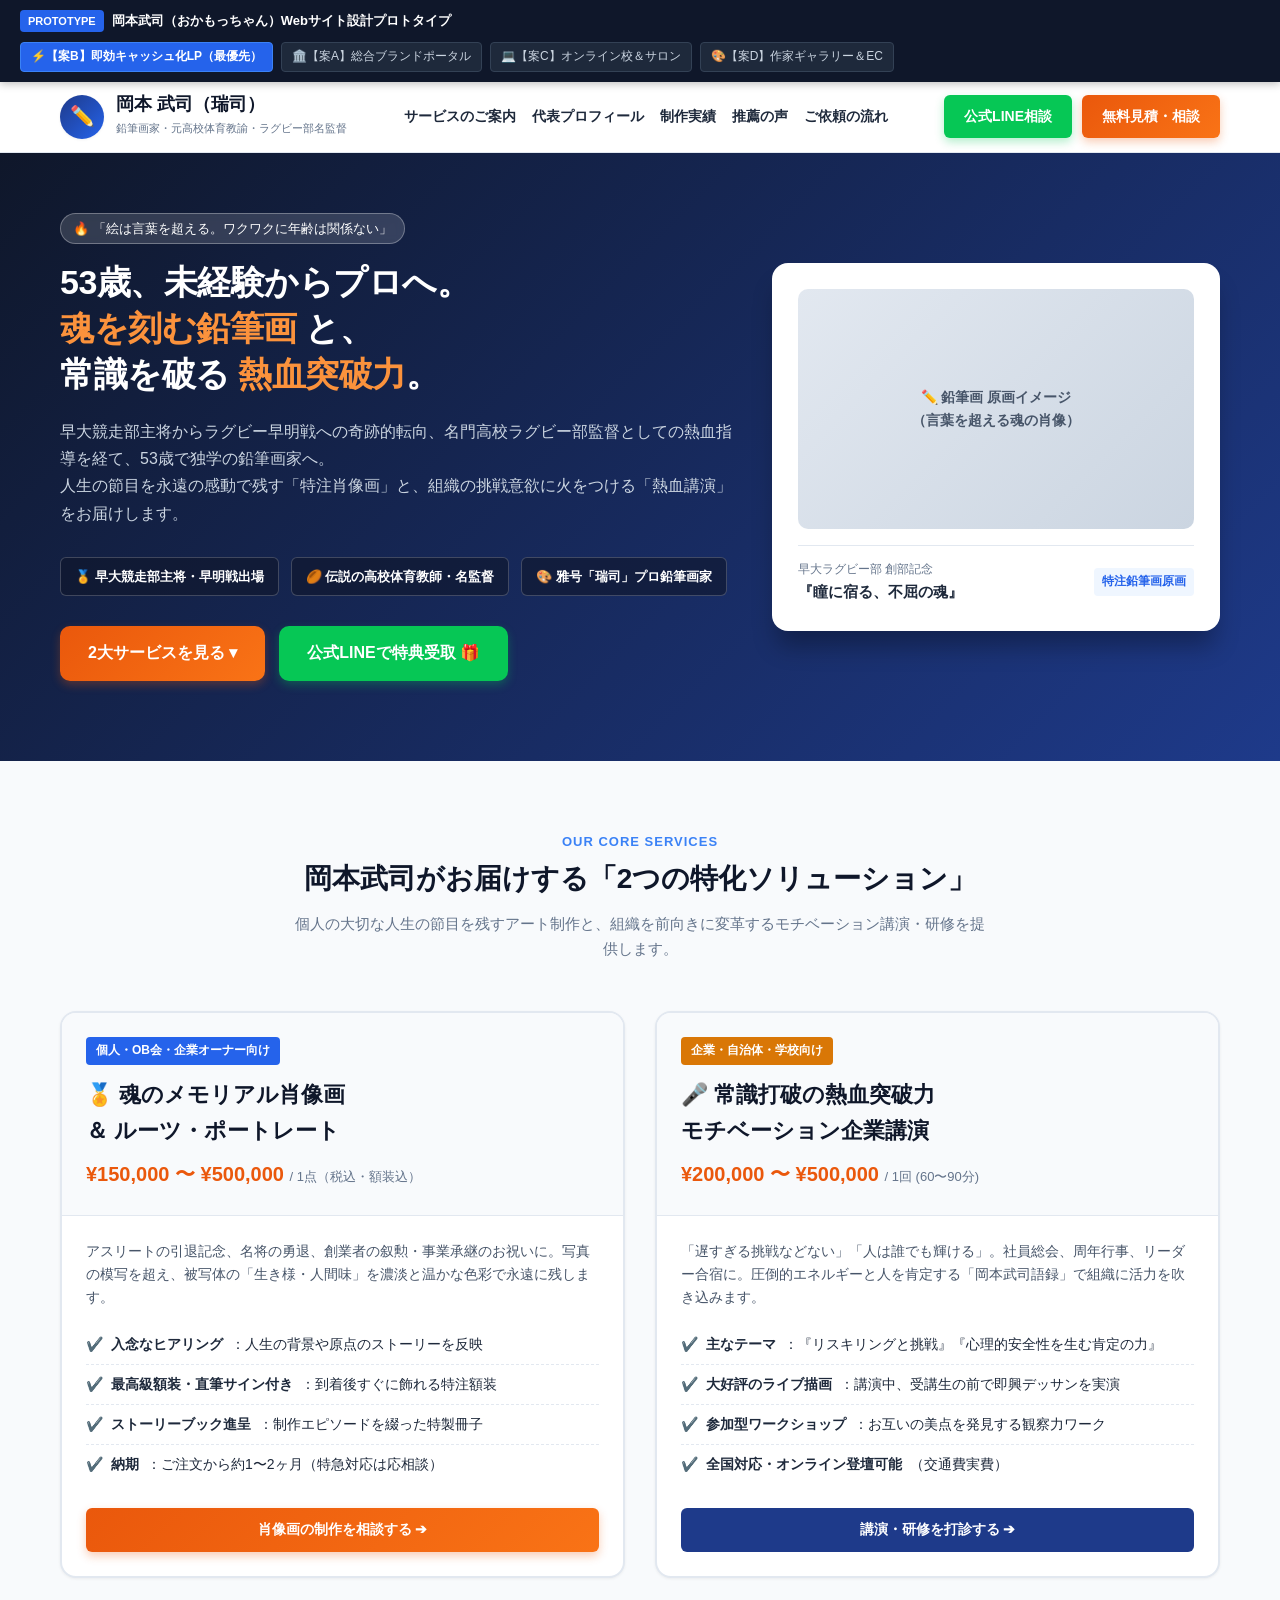
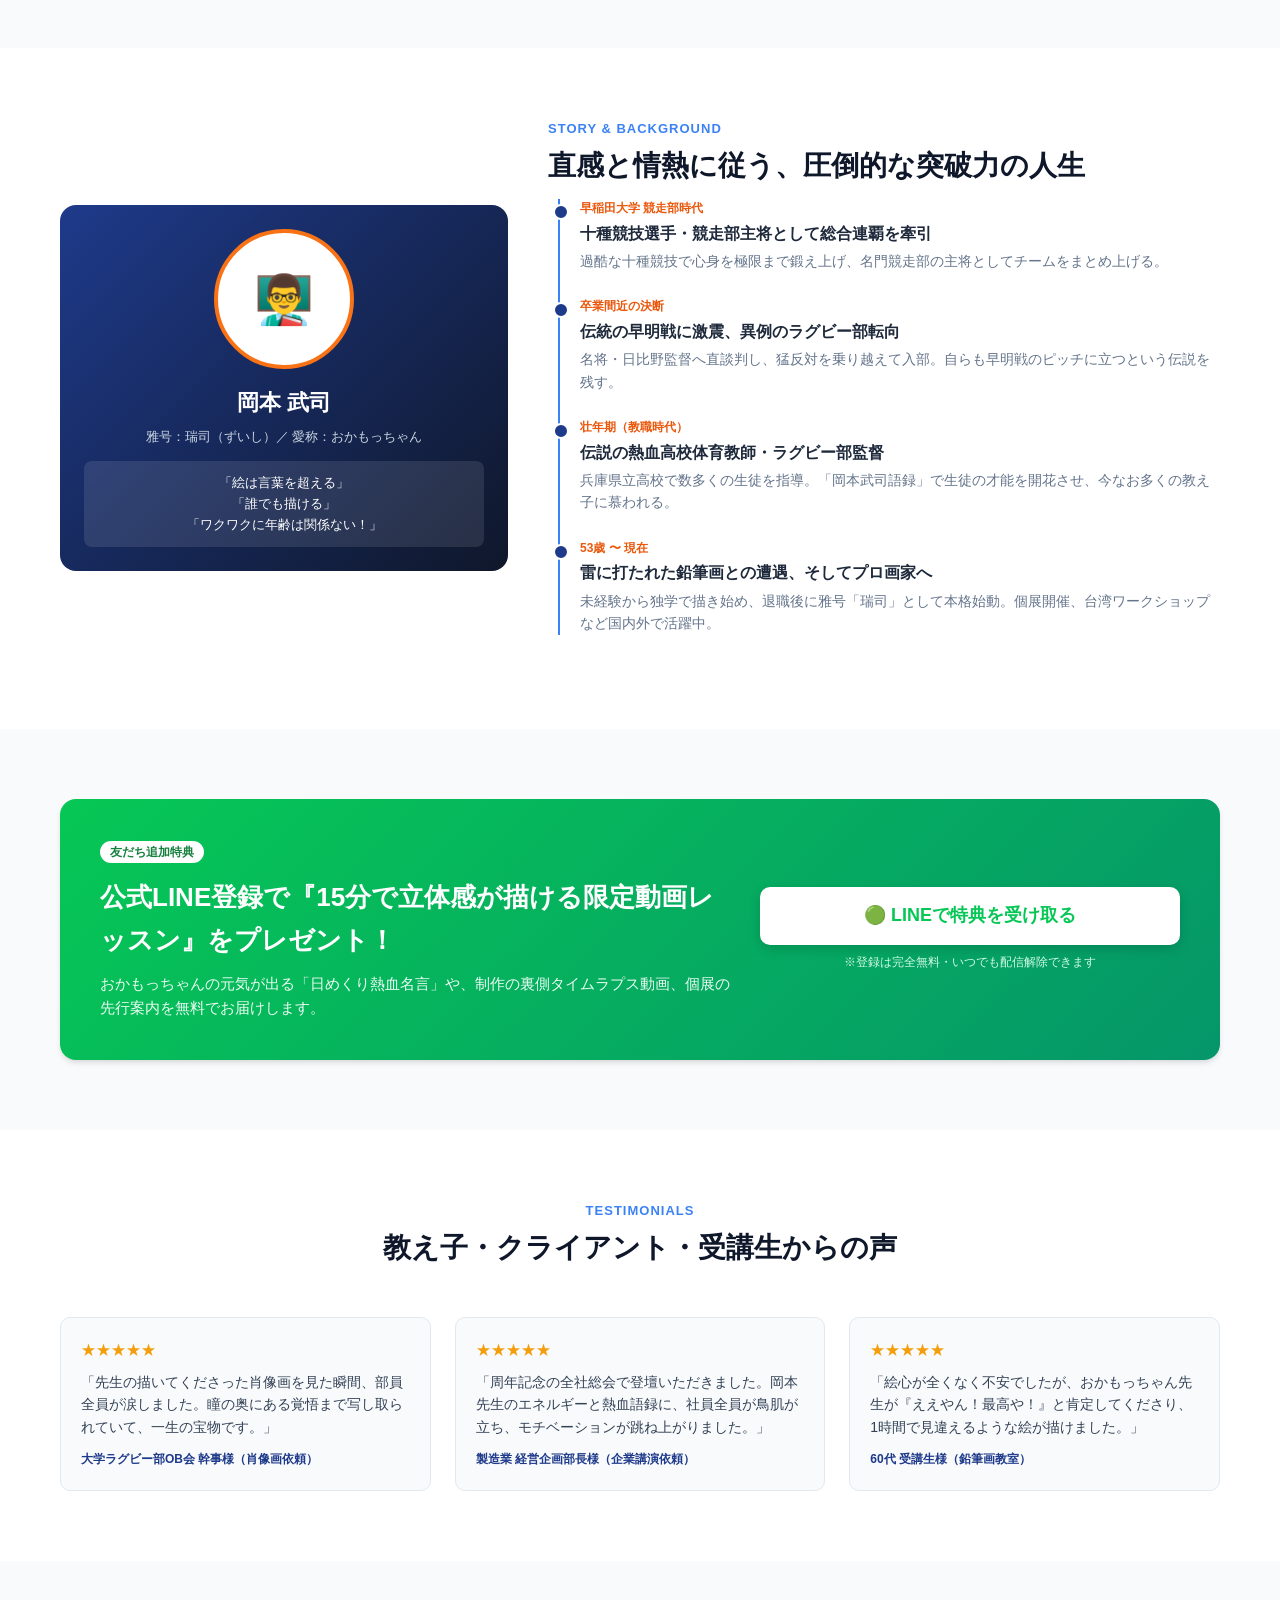
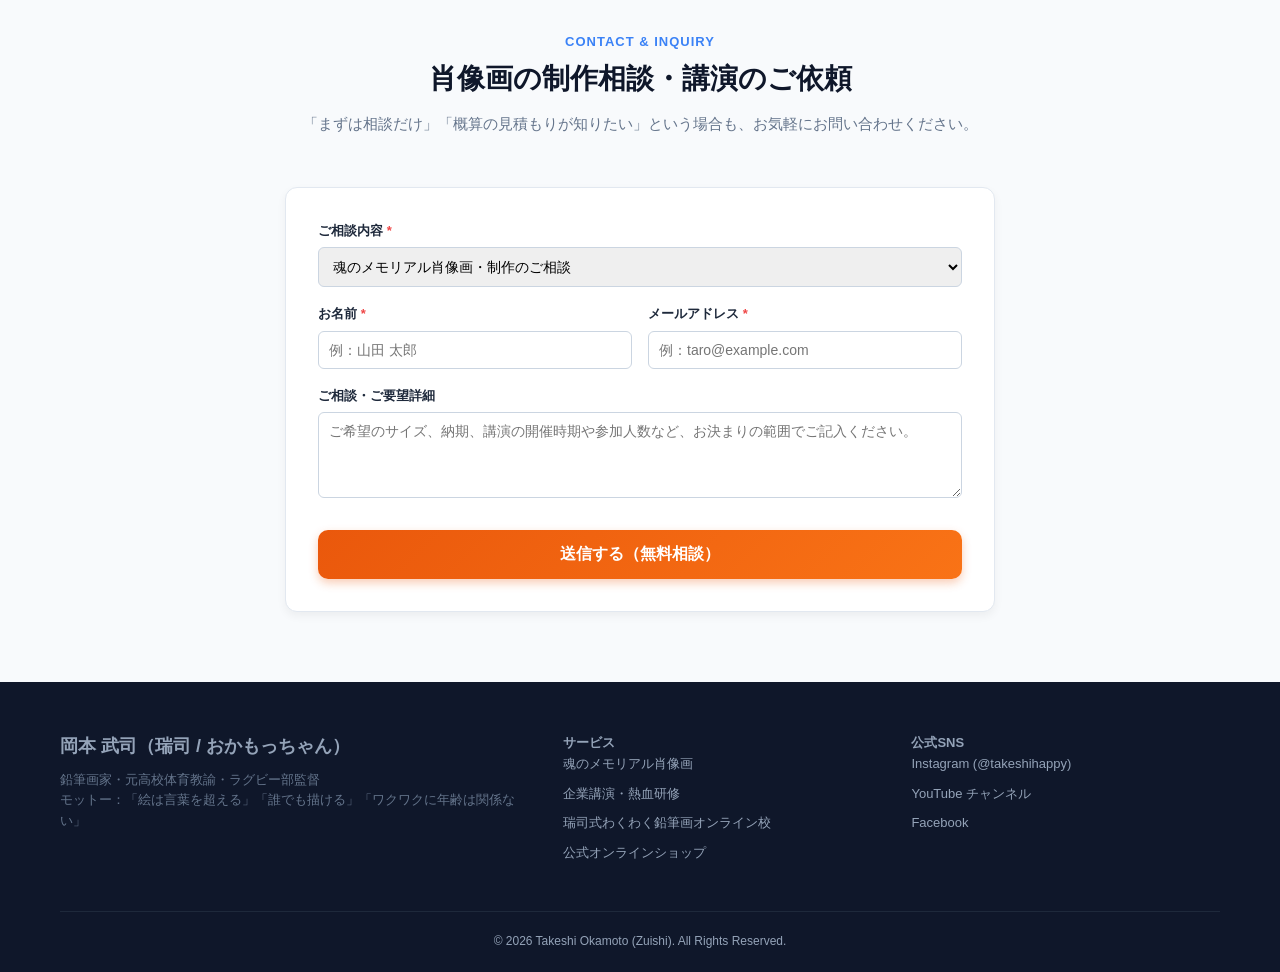
==== index.html @ 06185469 "Initial commit: 岡本武司 プロジェクト成果物およびプロトタイプ一式" ====
<!DOCTYPE html>
<html lang="ja">
<head>
    <meta charset="UTF-8">
    <meta http-equiv="refresh" content="0; url=./03_Webサイトプロトタイプ/prototype/index.html">
    <title>岡本武司 プロトタイプへ移動中...</title>
</head>
<body style="font-family: sans-serif; text-align: center; padding: 50px;">
    <p>自動的にWebプロトタイプへ移動します。</p>
    <p>移動しない場合は <a href="./03_Webサイトプロトタイプ/prototype/index.html">こちらをクリックしてください</a>。</p>
</body>
</html>
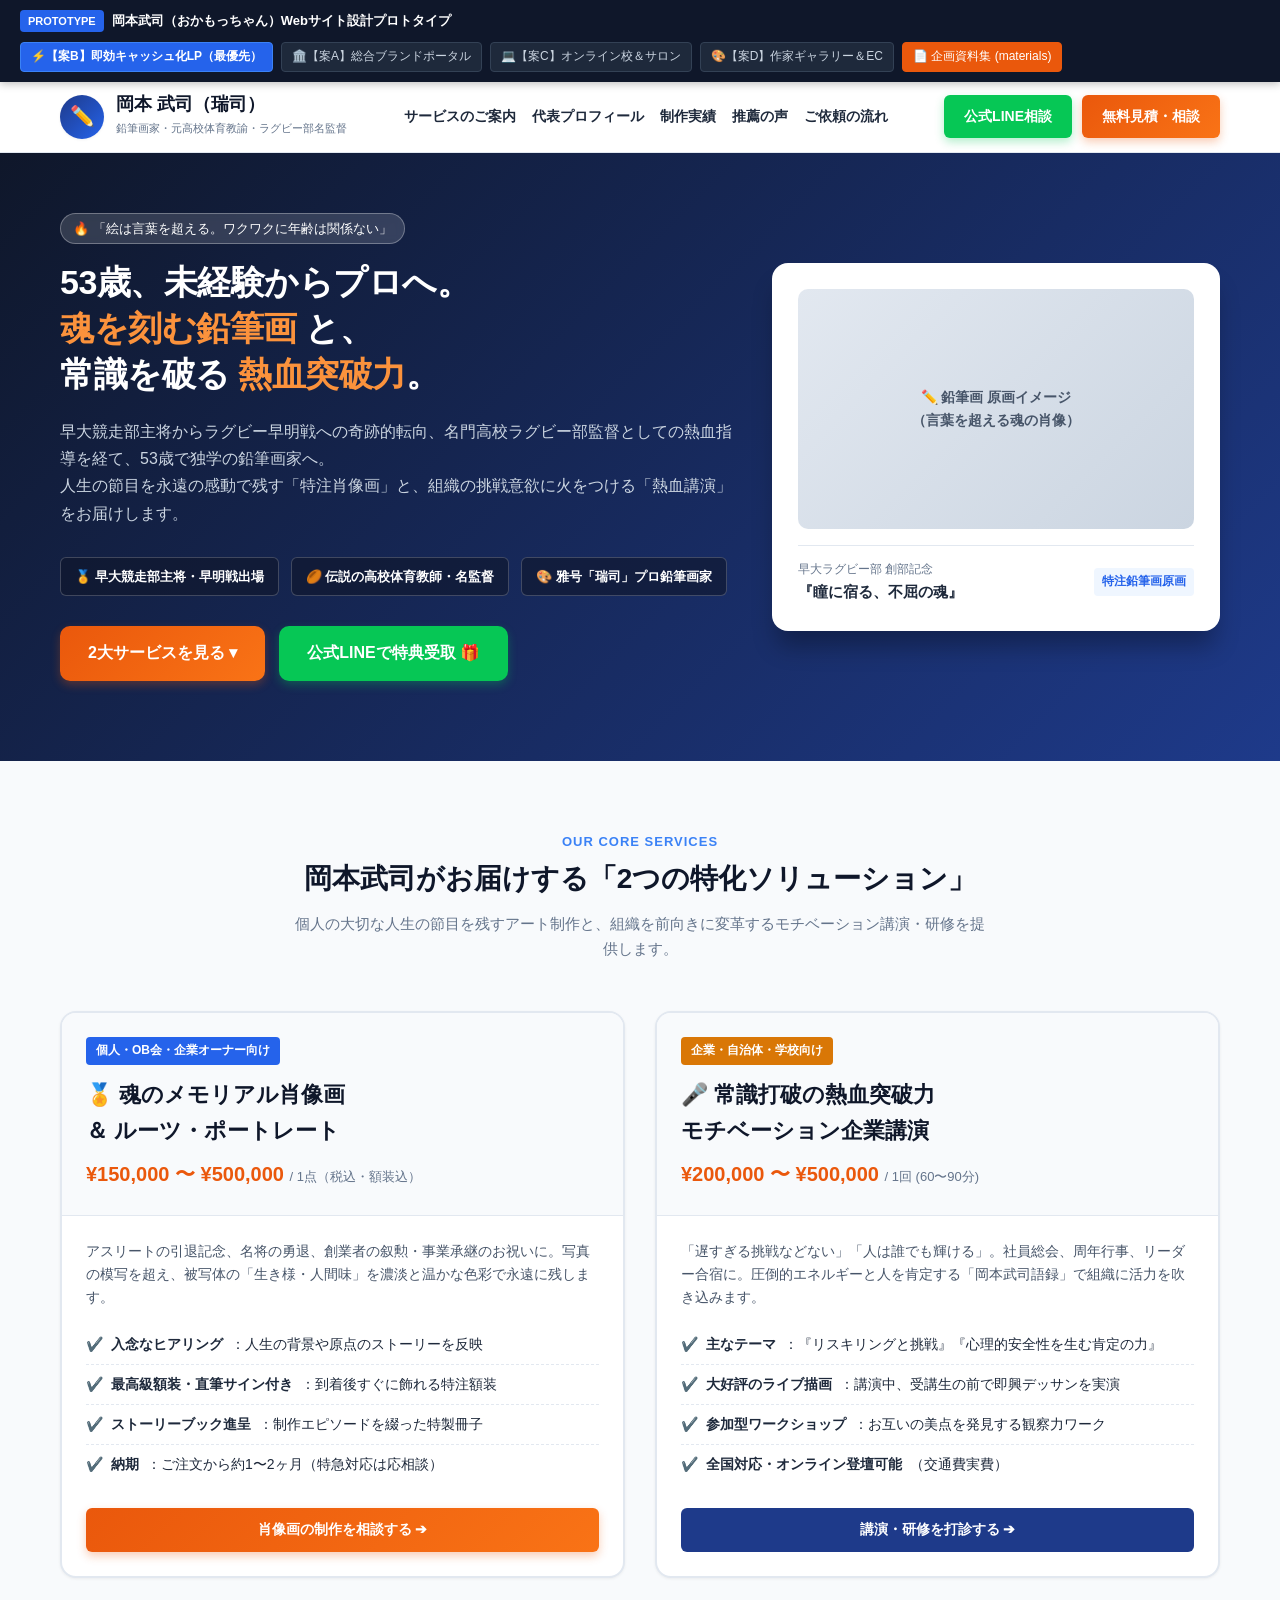
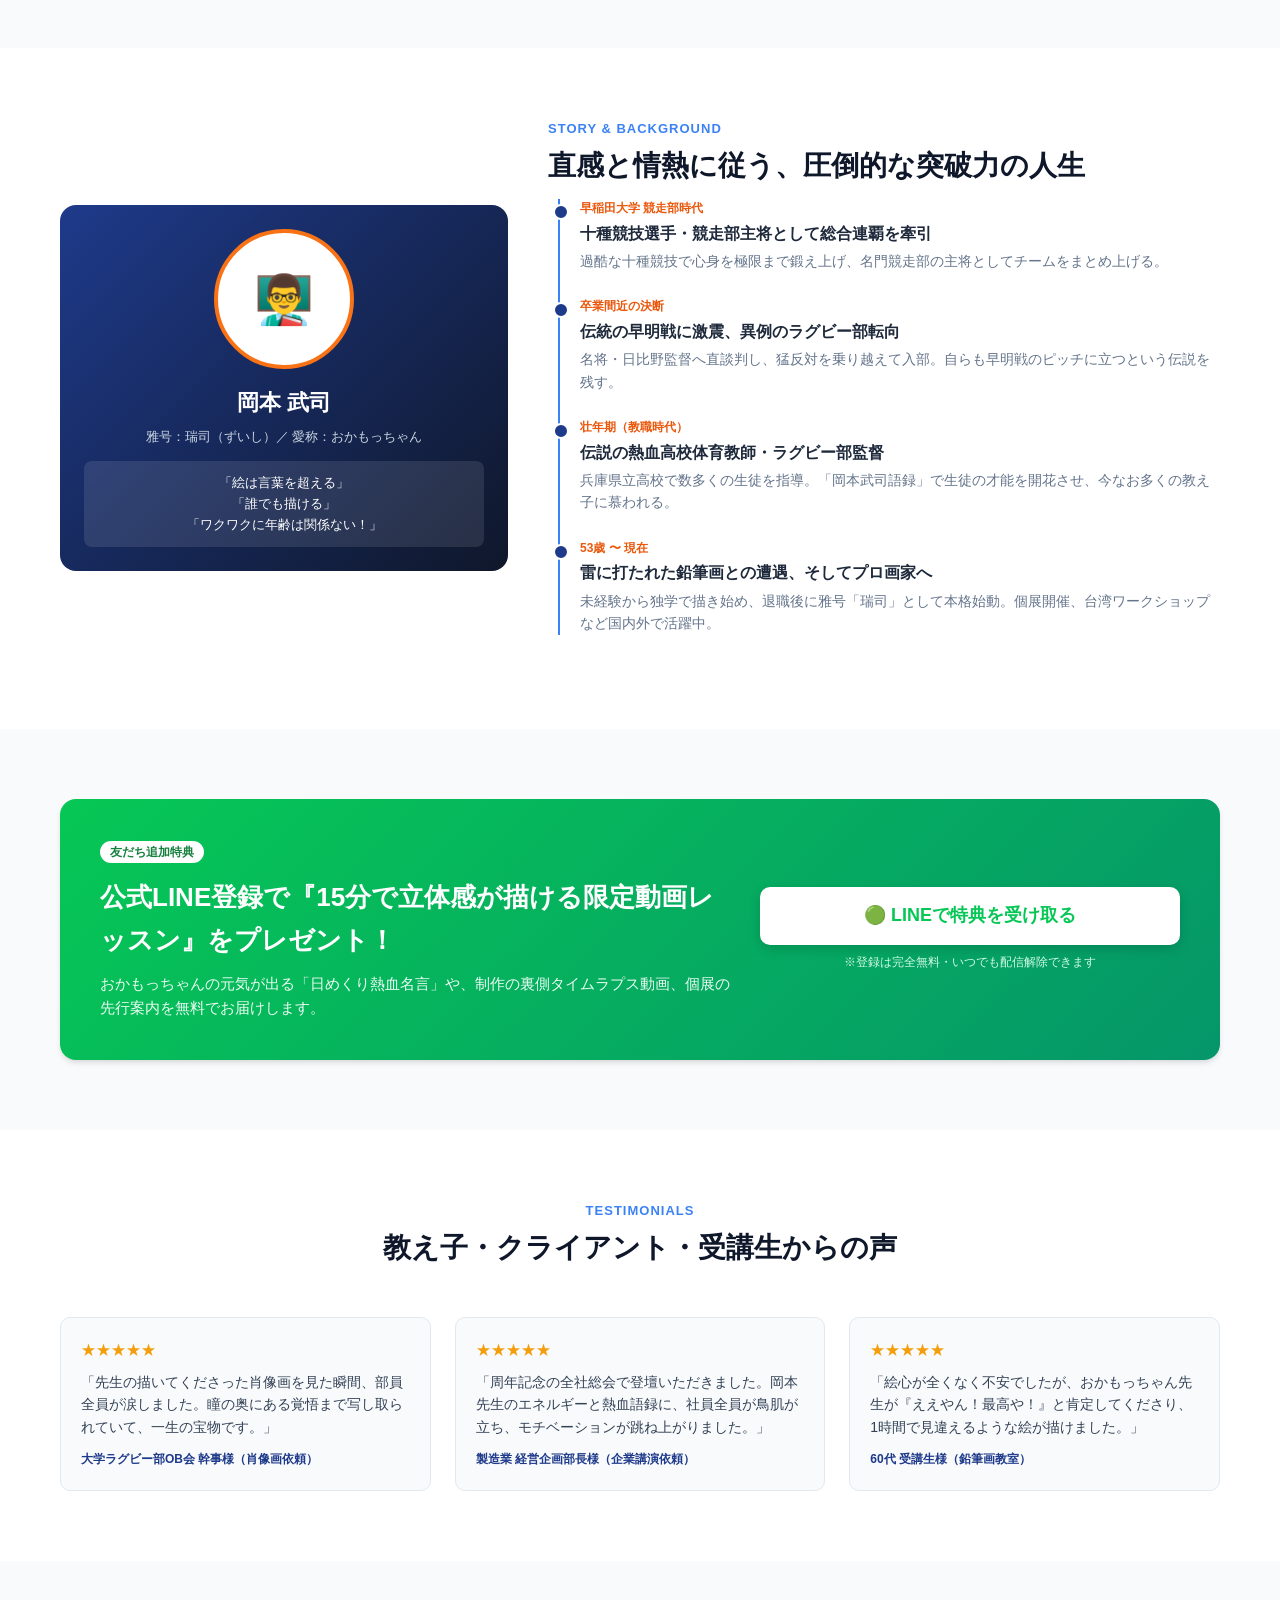
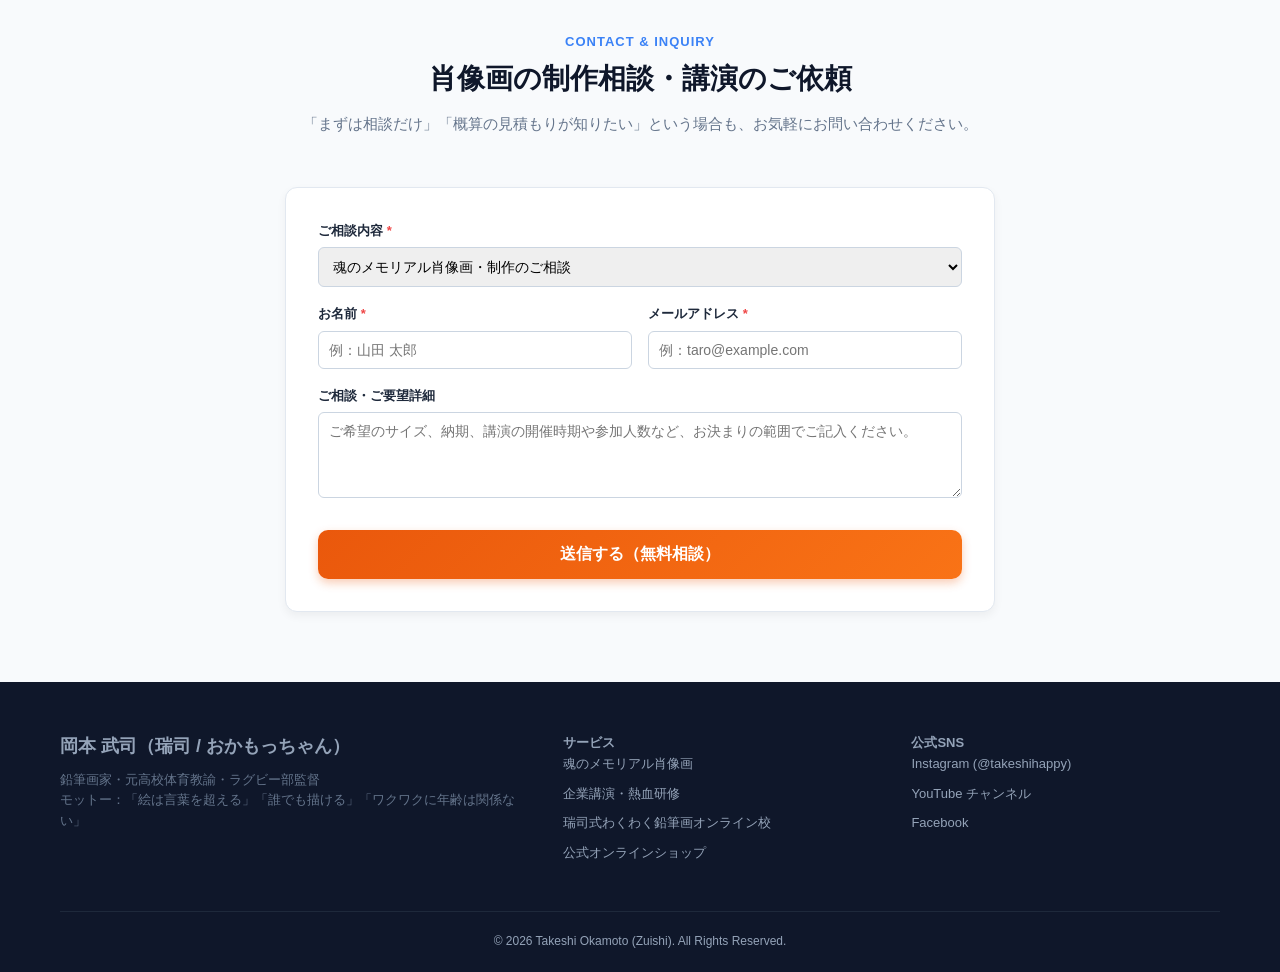
==== commit 8410fbc0: "feat: 01_完成成果物_PDFの全ファイルをmaterials/および公開ルートに完全追加" ====
--- a/index.html
+++ b/index.html
@@ -2,11 +2,307 @@
 <html lang="ja">
 <head>
     <meta charset="UTF-8">
-    <meta http-equiv="refresh" content="0; url=./03_Webサイトプロトタイプ/prototype/index.html">
-    <title>岡本武司 プロトタイプへ移動中...</title>
+    <meta name="viewport" content="width=device-width, initial-scale=1.0">
+    <title>岡本武司（瑞司）公式LP｜魂のメモリアル鉛筆肖像画 ＆ 熱血企業講演</title>
+    <link rel="stylesheet" href="style.css">
 </head>
-<body style="font-family: sans-serif; text-align: center; padding: 50px;">
-    <p>自動的にWebプロトタイプへ移動します。</p>
-    <p>移動しない場合は <a href="./03_Webサイトプロトタイプ/prototype/index.html">こちらをクリックしてください</a>。</p>
+<body>
+
+    <!-- プロトタイプ・スイッチャーバー -->
+    <div class="switcher-bar">
+        <div class="switcher-title">
+            <span class="switcher-badge">PROTOTYPE</span>
+            <span>岡本武司（おかもっちゃん）Webサイト設計プロトタイプ</span>
+        </div>
+        <div class="switcher-links">
+            <a href="index.html" class="switcher-btn active">⚡【案B】即効キャッシュ化LP（最優先）</a>
+            <a href="portal.html" class="switcher-btn">🏛️【案A】総合ブランドポータル</a>
+            <a href="academy.html" class="switcher-btn">💻【案C】オンライン校＆サロン</a>
+            <a href="shop.html" class="switcher-btn">🎨【案D】作家ギャラリー＆EC</a>
+            <a href="materials/" class="switcher-btn" style="background:#ea580c;color:#fff;border-color:#ea580c;">📄 企画資料集 (materials)</a>
+        </div>
+    </div>
+
+    <!-- サイトヘッダー -->
+    <header class="site-header">
+        <div class="container header-inner">
+            <a href="index.html" class="site-logo">
+                <div class="logo-badge">✏️</div>
+                <div class="logo-text">
+                    <h1>岡本 武司（瑞司）</h1>
+                    <span>鉛筆画家・元高校体育教諭・ラグビー部名監督</span>
+                </div>
+            </a>
+            <nav class="main-nav">
+                <a href="#services" class="nav-link">サービスのご案内</a>
+                <a href="#profile" class="nav-link">代表プロフィール</a>
+                <a href="#works" class="nav-link">制作実績</a>
+                <a href="#voice" class="nav-link">推薦の声</a>
+                <a href="#flow" class="nav-link">ご依頼の流れ</a>
+            </nav>
+            <div class="header-cta">
+                <a href="#contact" class="btn btn-line">公式LINE相談</a>
+                <a href="#contact" class="btn btn-primary btn-consult-trigger">無料見積・相談</a>
+            </div>
+        </div>
+    </header>
+
+    <!-- ヒーローセクション -->
+    <section class="hero">
+        <div class="container hero-content">
+            <div class="hero-text">
+                <div class="hero-tag">🔥 「絵は言葉を超える。ワクワクに年齢は関係ない」</div>
+                <h2 class="hero-title">
+                    53歳、未経験からプロへ。<br>
+                    <span>魂を刻む鉛筆画</span> と、<br>
+                    常識を破る <span>熱血突破力</span>。
+                </h2>
+                <p class="hero-desc">
+                    早大競走部主将からラグビー早明戦への奇跡的転向、名門高校ラグビー部監督としての熱血指導を経て、53歳で独学の鉛筆画家へ。<br>
+                    人生の節目を永遠の感動で残す「特注肖像画」と、組織の挑戦意欲に火をつける「熱血講演」をお届けします。
+                </p>
+                <div class="hero-badges">
+                    <div class="hero-badge-item">🏅 早大競走部主将・早明戦出場</div>
+                    <div class="hero-badge-item">🏉 伝説の高校体育教師・名監督</div>
+                    <div class="hero-badge-item">🎨 雅号「瑞司」プロ鉛筆画家</div>
+                </div>
+                <div style="display:flex; gap:14px; flex-wrap:wrap;">
+                    <a href="#services" class="btn btn-primary btn-lg">2大サービスを見る ▾</a>
+                    <a href="#line" class="btn btn-line btn-lg">公式LINEで特典受取 🎁</a>
+                </div>
+            </div>
+            <div class="hero-visual">
+                <div class="hero-card">
+                    <div class="hero-art-placeholder"></div>
+                    <div class="hero-card-meta">
+                        <div>
+                            <div style="font-size:12px; color:#64748b;">早大ラグビー部 創部記念</div>
+                            <strong style="font-size:15px; color:#1e293b;">『瞳に宿る、不屈の魂』</strong>
+                        </div>
+                        <span style="background:#eff6ff; color:#2563eb; font-weight:bold; font-size:12px; padding:4px 8px; border-radius:4px;">特注鉛筆画原画</span>
+                    </div>
+                </div>
+            </div>
+        </div>
+    </section>
+
+    <!-- 2大サービスセクション -->
+    <section class="section section-bg-alt" id="services">
+        <div class="container">
+            <div class="section-header">
+                <div class="section-sub">OUR CORE SERVICES</div>
+                <h3 class="section-title">岡本武司がお届けする「2つの特化ソリューション」</h3>
+                <p class="section-desc">個人の大切な人生の節目を残すアート制作と、組織を前向きに変革するモチベーション講演・研修を提供します。</p>
+            </div>
+
+            <div class="services-grid">
+                <!-- サービス1 -->
+                <div class="service-card">
+                    <div class="service-card-header">
+                        <span class="service-badge" style="background:#2563eb;">個人・OB会・企業オーナー向け</span>
+                        <h4 class="service-title">🏅 魂のメモリアル肖像画<br>＆ ルーツ・ポートレート</h4>
+                        <div class="service-price">¥150,000 〜 ¥500,000 <span>/ 1点（税込・額装込）</span></div>
+                    </div>
+                    <div class="service-card-body">
+                        <p style="font-size:14px; color:#475569; margin-bottom:16px;">
+                            アスリートの引退記念、名将の勇退、創業者の叙勲・事業承継のお祝いに。写真の模写を超え、被写体の「生き様・人間味」を濃淡と温かな色彩で永遠に残します。
+                        </p>
+                        <ul class="service-features">
+                            <li>✔️ <strong>入念なヒアリング</strong>：人生の背景や原点のストーリーを反映</li>
+                            <li>✔️ <strong>最高級額装・直筆サイン付き</strong>：到着後すぐに飾れる特注額装</li>
+                            <li>✔️ <strong>ストーリーブック進呈</strong>：制作エピソードを綴った特製冊子</li>
+                            <li>✔️ <strong>納期</strong>：ご注文から約1〜2ヶ月（特急対応は応相談）</li>
+                        </ul>
+                        <a href="#contact" class="btn btn-primary btn-consult-trigger">肖像画の制作を相談する ➔</a>
+                    </div>
+                </div>
+
+                <!-- サービス2 -->
+                <div class="service-card">
+                    <div class="service-card-header">
+                        <span class="service-badge" style="background:#d97706;">企業・自治体・学校向け</span>
+                        <h4 class="service-title">🎤 常識打破の熱血突破力<br>モチベーション企業講演</h4>
+                        <div class="service-price">¥200,000 〜 ¥500,000 <span>/ 1回 (60〜90分)</span></div>
+                    </div>
+                    <div class="service-card-body">
+                        <p style="font-size:14px; color:#475569; margin-bottom:16px;">
+                            「遅すぎる挑戦などない」「人は誰でも輝ける」。社員総会、周年行事、リーダー合宿に。圧倒的エネルギーと人を肯定する「岡本武司語録」で組織に活力を吹き込みます。
+                        </p>
+                        <ul class="service-features">
+                            <li>✔️ <strong>主なテーマ</strong>：『リスキリングと挑戦』『心理的安全性を生む肯定の力』</li>
+                            <li>✔️ <strong>大好評のライブ描画</strong>：講演中、受講生の前で即興デッサンを実演</li>
+                            <li>✔️ <strong>参加型ワークショップ</strong>：お互いの美点を発見する観察力ワーク</li>
+                            <li>✔️ <strong>全国対応・オンライン登壇可能</strong>（交通費実費）</li>
+                        </ul>
+                        <a href="#contact" class="btn btn-secondary btn-consult-trigger">講演・研修を打診する ➔</a>
+                    </div>
+                </div>
+            </div>
+        </div>
+    </section>
+
+    <!-- プロフィールセクション -->
+    <section class="section" id="profile">
+        <div class="container profile-container">
+            <div class="profile-img-box">
+                <div class="profile-avatar">👨‍🏫</div>
+                <h4 style="font-size:22px; font-weight:800; margin-bottom:4px;">岡本 武司</h4>
+                <div style="font-size:13px; color:#cbd5e1; margin-bottom:14px;">雅号：瑞司（ずいし）／ 愛称：おかもっちゃん</div>
+                <div style="font-size:13px; line-height:1.6; background:rgba(255,255,255,0.1); padding:12px; border-radius:8px;">
+                    「絵は言葉を超える」<br>
+                    「誰でも描ける」<br>
+                    「ワクワクに年齢は関係ない！」
+                </div>
+            </div>
+            <div>
+                <div class="section-sub">STORY & BACKGROUND</div>
+                <h3 class="section-title">直感と情熱に従う、圧倒的な突破力の人生</h3>
+                <div class="profile-timeline">
+                    <div class="timeline-item">
+                        <div class="timeline-year">早稲田大学 競走部時代</div>
+                        <div class="timeline-title">十種競技選手・競走部主将として総合連覇を牽引</div>
+                        <div class="timeline-desc">過酷な十種競技で心身を極限まで鍛え上げ、名門競走部の主将としてチームをまとめ上げる。</div>
+                    </div>
+                    <div class="timeline-item">
+                        <div class="timeline-year">卒業間近の決断</div>
+                        <div class="timeline-title">伝統の早明戦に激震、異例のラグビー部転向</div>
+                        <div class="timeline-desc">名将・日比野監督へ直談判し、猛反対を乗り越えて入部。自らも早明戦のピッチに立つという伝説を残す。</div>
+                    </div>
+                    <div class="timeline-item">
+                        <div class="timeline-year">壮年期（教職時代）</div>
+                        <div class="timeline-title">伝説の熱血高校体育教師・ラグビー部監督</div>
+                        <div class="timeline-desc">兵庫県立高校で数多くの生徒を指導。「岡本武司語録」で生徒の才能を開花させ、今なお多くの教え子に慕われる。</div>
+                    </div>
+                    <div class="timeline-item">
+                        <div class="timeline-year">53歳 〜 現在</div>
+                        <div class="timeline-title">雷に打たれた鉛筆画との遭遇、そしてプロ画家へ</div>
+                        <div class="timeline-desc">未経験から独学で描き始め、退職後に雅号「瑞司」として本格始動。個展開催、台湾ワークショップなど国内外で活躍中。</div>
+                    </div>
+                </div>
+            </div>
+        </div>
+    </section>
+
+    <!-- 公式LINEセクション -->
+    <section class="section section-bg-alt" id="line">
+        <div class="container">
+            <div class="line-banner">
+                <div>
+                    <span style="background:#ffffff; color:#15803d; font-size:12px; font-weight:bold; padding:4px 10px; border-radius:20px;">友だち追加特典</span>
+                    <h3 style="margin-top:12px;">公式LINE登録で『15分で立体感が描ける限定動画レッスン』をプレゼント！</h3>
+                    <p>おかもっちゃんの元気が出る「日めくり熱血名言」や、制作の裏側タイムラプス動画、個展の先行案内を無料でお届けします。</p>
+                </div>
+                <div style="text-align:center;">
+                    <a href="#contact" class="btn btn-primary btn-lg btn-consult-trigger" style="background:#ffffff; color:#06c755; font-size:18px; width:100%; box-shadow:0 4px 12px rgba(0,0,0,0.15);">
+                        🟢 LINEで特典を受け取る
+                    </a>
+                    <span style="font-size:12px; color:#d1fae5; display:block; margin-top:8px;">※登録は完全無料・いつでも配信解除できます</span>
+                </div>
+            </div>
+        </div>
+    </section>
+
+    <!-- 推薦の声 -->
+    <section class="section" id="voice">
+        <div class="container">
+            <div class="section-header">
+                <div class="section-sub">TESTIMONIALS</div>
+                <h3 class="section-title">教え子・クライアント・受講生からの声</h3>
+            </div>
+            <div style="display:grid; grid-template-columns:1fr 1fr 1fr; gap:24px;">
+                <div style="background:#f8fafc; border:1px solid #e2e8f0; border-radius:10px; padding:20px;">
+                    <div style="color:#f59e0b; margin-bottom:8px;">★★★★★</div>
+                    <p style="font-size:14px; color:#334155; line-height:1.6; margin-bottom:12px;">「先生の描いてくださった肖像画を見た瞬間、部員全員が涙しました。瞳の奥にある覚悟まで写し取られていて、一生の宝物です。」</p>
+                    <div style="font-size:12px; font-weight:bold; color:#1e3a8a;">大学ラグビー部OB会 幹事様（肖像画依頼）</div>
+                </div>
+                <div style="background:#f8fafc; border:1px solid #e2e8f0; border-radius:10px; padding:20px;">
+                    <div style="color:#f59e0b; margin-bottom:8px;">★★★★★</div>
+                    <p style="font-size:14px; color:#334155; line-height:1.6; margin-bottom:12px;">「周年記念の全社総会で登壇いただきました。岡本先生のエネルギーと熱血語録に、社員全員が鳥肌が立ち、モチベーションが跳ね上がりました。」</p>
+                    <div style="font-size:12px; font-weight:bold; color:#1e3a8a;">製造業 経営企画部長様（企業講演依頼）</div>
+                </div>
+                <div style="background:#f8fafc; border:1px solid #e2e8f0; border-radius:10px; padding:20px;">
+                    <div style="color:#f59e0b; margin-bottom:8px;">★★★★★</div>
+                    <p style="font-size:14px; color:#334155; line-height:1.6; margin-bottom:12px;">「絵心が全くなく不安でしたが、おかもっちゃん先生が『ええやん！最高や！』と肯定してくださり、1時間で見違えるような絵が描けました。」</p>
+                    <div style="font-size:12px; font-weight:bold; color:#1e3a8a;">60代 受講生様（鉛筆画教室）</div>
+                </div>
+            </div>
+        </div>
+    </section>
+
+    <!-- お問い合わせ・相談セクション -->
+    <section class="section section-bg-alt" id="contact">
+        <div class="container" style="max-width:750px;">
+            <div class="section-header">
+                <div class="section-sub">CONTACT & INQUIRY</div>
+                <h3 class="section-title">肖像画の制作相談・講演のご依頼</h3>
+                <p class="section-desc">「まずは相談だけ」「概算の見積もりが知りたい」という場合も、お気軽にお問い合わせください。</p>
+            </div>
+            <div style="background:#ffffff; border:1px solid #e2e8f0; border-radius:12px; padding:32px; box-shadow:0 4px 10px rgba(0,0,0,0.05);">
+                <form style="display:flex; flex-direction:column; gap:16px;">
+                    <div>
+                        <label style="display:block; font-size:13px; font-weight:bold; margin-bottom:6px;">ご相談内容 <span style="color:#ef4444;">*</span></label>
+                        <select style="width:100%; padding:10px; border:1px solid #cbd5e1; border-radius:6px; font-size:14px;">
+                            <option>魂のメモリアル肖像画・制作のご相談</option>
+                            <option>企業講演・チームビルディング研修のご依頼</option>
+                            <option>鉛筆画教室・ワークショップについて</option>
+                            <option>その他・メディア取材等のお問い合わせ</option>
+                        </select>
+                    </div>
+                    <div style="display:grid; grid-template-columns:1fr 1fr; gap:16px;">
+                        <div>
+                            <label style="display:block; font-size:13px; font-weight:bold; margin-bottom:6px;">お名前 <span style="color:#ef4444;">*</span></label>
+                            <input type="text" placeholder="例：山田 太郎" style="width:100%; padding:10px; border:1px solid #cbd5e1; border-radius:6px; font-size:14px;">
+                        </div>
+                        <div>
+                            <label style="display:block; font-size:13px; font-weight:bold; margin-bottom:6px;">メールアドレス <span style="color:#ef4444;">*</span></label>
+                            <input type="email" placeholder="例：taro@example.com" style="width:100%; padding:10px; border:1px solid #cbd5e1; border-radius:6px; font-size:14px;">
+                        </div>
+                    </div>
+                    <div>
+                        <label style="display:block; font-size:13px; font-weight:bold; margin-bottom:6px;">ご相談・ご要望詳細</label>
+                        <textarea rows="4" placeholder="ご希望のサイズ、納期、講演の開催時期や参加人数など、お決まりの範囲でご記入ください。" style="width:100%; padding:10px; border:1px solid #cbd5e1; border-radius:6px; font-size:14px;"></textarea>
+                    </div>
+                    <button type="button" class="btn btn-primary btn-lg btn-consult-trigger" style="width:100%; margin-top:8px;">送信する（無料相談）</button>
+                </form>
+            </div>
+        </div>
+    </section>
+
+    <!-- フッター -->
+    <footer class="site-footer">
+        <div class="container">
+            <div class="footer-inner">
+                <div>
+                    <h4 style="font-size:18px;">岡本 武司（瑞司 / おかもっちゃん）</h4>
+                    <p style="color:#64748b; line-height:1.6; margin-top:8px;">
+                        鉛筆画家・元高校体育教諭・ラグビー部監督<br>
+                        モットー：「絵は言葉を超える」「誰でも描ける」「ワクワクに年齢は関係ない」
+                    </p>
+                </div>
+                <div>
+                    <h4>サービス</h4>
+                    <ul class="footer-links">
+                        <li><a href="#services">魂のメモリアル肖像画</a></li>
+                        <li><a href="#services">企業講演・熱血研修</a></li>
+                        <li><a href="academy.html">瑞司式わくわく鉛筆画オンライン校</a></li>
+                        <li><a href="shop.html">公式オンラインショップ</a></li>
+                    </ul>
+                </div>
+                <div>
+                    <h4>公式SNS</h4>
+                    <ul class="footer-links">
+                        <li><a href="https://www.instagram.com/takeshihappy/" target="_blank">Instagram (@takeshihappy)</a></li>
+                        <li><a href="https://www.youtube.com/channel/UCwQTKfAmNzZmGcaDZLExhNQ" target="_blank">YouTube チャンネル</a></li>
+                        <li><a href="https://www.facebook.com/takeshi.okamoto.5680" target="_blank">Facebook</a></li>
+                    </ul>
+                </div>
+            </div>
+            <div class="footer-bottom">
+                &copy; 2026 Takeshi Okamoto (Zuishi). All Rights Reserved.
+            </div>
+        </div>
+    </footer>
+
+    <script src="script.js"></script>
 </body>
 </html>
--- a/style.css
+++ b/style.css
@@ -0,0 +1,663 @@
+/* ========================================================
+   おかもっちゃん（岡本武司 / 瑞司）プロトタイプ共通スタイル
+   ======================================================== */
+
+:root {
+    --primary: #1e3a8a;
+    --primary-light: #3b82f6;
+    --primary-dark: #0f172a;
+    --accent: #ea580c;
+    --accent-light: #f97316;
+    --success: #16a34a;
+    --gold: #d97706;
+    --text-main: #1e293b;
+    --text-muted: #64748b;
+    --bg-light: #f8fafc;
+    --bg-alt: #f1f5f9;
+    --border: #e2e8f0;
+    --radius-sm: 6px;
+    --radius-md: 10px;
+    --radius-lg: 16px;
+    --shadow-sm: 0 1px 3px rgba(0,0,0,0.06);
+    --shadow-md: 0 4px 6px -1px rgba(0,0,0,0.1), 0 2px 4px -1px rgba(0,0,0,0.06);
+    --shadow-lg: 0 10px 15px -3px rgba(0,0,0,0.1), 0 4px 6px -2px rgba(0,0,0,0.05);
+}
+
+* {
+    box-sizing: border-box;
+    margin: 0;
+    padding: 0;
+}
+
+body {
+    font-family: "BIZ UDPGothic", "Hiragino Kaku Gothic ProN", "Yu Gothic", Meiryo, sans-serif;
+    color: var(--text-main);
+    background-color: #ffffff;
+    line-height: 1.65;
+    font-size: 15px;
+    -webkit-font-smoothing: antialiased;
+}
+
+/* 共通コンテナ */
+.container {
+    max-width: 1200px;
+    margin: 0 auto;
+    padding: 0 20px;
+}
+
+/* スイッチャーバー（最上部ナビ） */
+.switcher-bar {
+    background: #0f172a;
+    color: #ffffff;
+    padding: 10px 20px;
+    font-size: 13px;
+    position: sticky;
+    top: 0;
+    z-index: 10000;
+    box-shadow: 0 2px 8px rgba(0,0,0,0.25);
+    display: flex;
+    justify-content: space-between;
+    align-items: center;
+    flex-wrap: wrap;
+    gap: 10px;
+}
+
+.switcher-title {
+    display: flex;
+    align-items: center;
+    gap: 8px;
+    font-weight: 700;
+}
+
+.switcher-badge {
+    background: #2563eb;
+    color: #fff;
+    padding: 2px 8px;
+    border-radius: 4px;
+    font-size: 11px;
+}
+
+.switcher-links {
+    display: flex;
+    gap: 8px;
+    flex-wrap: wrap;
+}
+
+.switcher-btn {
+    color: #cbd5e1;
+    text-decoration: none;
+    padding: 4px 10px;
+    border-radius: 4px;
+    border: 1px solid #334155;
+    background: #1e293b;
+    font-size: 12px;
+    transition: all 0.2s ease;
+}
+
+.switcher-btn:hover, .switcher-btn.active {
+    color: #ffffff;
+    background: #2563eb;
+    border-color: #3b82f6;
+    font-weight: 700;
+}
+
+/* ヘッダー */
+.site-header {
+    background: #ffffff;
+    border-bottom: 1px solid var(--border);
+    position: relative;
+    z-index: 999;
+}
+
+.header-inner {
+    display: flex;
+    justify-content: space-between;
+    align-items: center;
+    height: 70px;
+    flex-wrap: nowrap;
+}
+
+.site-logo {
+    display: flex;
+    align-items: center;
+    gap: 12px;
+    text-decoration: none;
+    color: var(--primary-dark);
+}
+
+.logo-badge {
+    width: 44px;
+    height: 44px;
+    background: linear-gradient(135deg, #1e3a8a, #2563eb);
+    color: #fff;
+    display: flex;
+    align-items: center;
+    justify-content: center;
+    border-radius: 50%;
+    font-size: 20px;
+    box-shadow: var(--shadow-sm);
+}
+
+.logo-text h1 {
+    font-size: 18px;
+    font-weight: 800;
+    line-height: 1.2;
+    color: var(--primary-dark);
+}
+
+.logo-text span {
+    font-size: 11px;
+    color: var(--text-muted);
+    font-weight: 500;
+}
+
+.main-nav {
+    display: flex;
+    align-items: center;
+    gap: 16px;
+}
+
+.nav-link {
+    text-decoration: none;
+    color: var(--text-main);
+    font-size: 14px;
+    font-weight: 600;
+    transition: color 0.2s ease;
+}
+
+.nav-link:hover {
+    color: var(--primary-light);
+}
+
+.header-cta {
+    display: flex;
+    gap: 10px;
+}
+
+/* ボタン群 */
+.btn {
+    display: inline-flex;
+    align-items: center;
+    justify-content: center;
+    gap: 8px;
+    padding: 10px 20px;
+    border-radius: var(--radius-sm);
+    font-weight: 700;
+    font-size: 14px;
+    text-decoration: none;
+    cursor: pointer;
+    transition: all 0.2s ease;
+    border: none;
+}
+
+.btn-primary {
+    background: linear-gradient(135deg, var(--accent), var(--accent-light));
+    color: #ffffff;
+    box-shadow: 0 4px 10px rgba(234, 88, 12, 0.3);
+}
+
+.btn-primary:hover {
+    transform: translateY(-2px);
+    box-shadow: 0 6px 14px rgba(234, 88, 12, 0.4);
+}
+
+.btn-secondary {
+    background: var(--primary);
+    color: #ffffff;
+}
+
+.btn-secondary:hover {
+    background: #1e40af;
+    transform: translateY(-2px);
+}
+
+.btn-outline {
+    background: transparent;
+    border: 1.5px solid var(--primary);
+    color: var(--primary);
+}
+
+.btn-outline:hover {
+    background: #eff6ff;
+}
+
+.btn-line {
+    background: #06c755;
+    color: #ffffff;
+    box-shadow: 0 4px 10px rgba(6, 199, 85, 0.3);
+}
+
+.btn-line:hover {
+    background: #05b04b;
+    transform: translateY(-2px);
+}
+
+.btn-lg {
+    padding: 14px 28px;
+    font-size: 16px;
+    border-radius: var(--radius-md);
+}
+
+/* ヒーローセクション */
+.hero {
+    background: linear-gradient(135deg, #0f172a 0%, #1e3a8a 100%);
+    color: #ffffff;
+    padding: 60px 0 80px 0;
+    position: relative;
+    overflow: hidden;
+}
+
+.hero-content {
+    display: grid;
+    grid-template-columns: 1.2fr 0.8fr;
+    gap: 40px;
+    align-items: center;
+}
+
+.hero-tag {
+    display: inline-block;
+    background: rgba(255, 255, 255, 0.15);
+    border: 1px solid rgba(255, 255, 255, 0.3);
+    padding: 4px 12px;
+    border-radius: 20px;
+    font-size: 13px;
+    margin-bottom: 16px;
+    backdrop-filter: blur(4px);
+}
+
+.hero-title {
+    font-size: 34px;
+    font-weight: 800;
+    line-height: 1.35;
+    margin-bottom: 20px;
+    letter-spacing: -0.5px;
+}
+
+.hero-title span {
+    color: #fb923c;
+}
+
+.hero-desc {
+    font-size: 16px;
+    color: #cbd5e1;
+    line-height: 1.7;
+    margin-bottom: 30px;
+}
+
+.hero-badges {
+    display: flex;
+    gap: 12px;
+    margin-bottom: 30px;
+    flex-wrap: wrap;
+}
+
+.hero-badge-item {
+    background: rgba(15, 23, 42, 0.6);
+    border: 1px solid rgba(255, 255, 255, 0.2);
+    padding: 8px 14px;
+    border-radius: var(--radius-sm);
+    font-size: 13px;
+    font-weight: 600;
+}
+
+.hero-visual {
+    position: relative;
+}
+
+.hero-card {
+    background: #ffffff;
+    border-radius: var(--radius-lg);
+    padding: 24px;
+    color: var(--text-main);
+    box-shadow: 0 20px 25px -5px rgba(0, 0, 0, 0.3);
+    border: 2px solid rgba(255, 255, 255, 0.1);
+}
+
+.hero-art-placeholder {
+    width: 100%;
+    height: 240px;
+    background: linear-gradient(135deg, #e2e8f0, #cbd5e1);
+    border-radius: var(--radius-md);
+    display: flex;
+    flex-direction: column;
+    align-items: center;
+    justify-content: center;
+    color: #475569;
+    margin-bottom: 16px;
+    position: relative;
+    overflow: hidden;
+}
+
+.hero-art-placeholder::after {
+    content: "✏️ 鉛筆画 原画イメージ\A（言葉を超える魂の肖像）";
+    white-space: pre-wrap;
+    text-align: center;
+    font-weight: bold;
+    font-size: 14px;
+}
+
+.hero-card-meta {
+    display: flex;
+    justify-content: space-between;
+    align-items: center;
+    border-top: 1px solid var(--border);
+    padding-top: 14px;
+}
+
+/* セクション基本 */
+.section {
+    padding: 70px 0;
+}
+
+.section-bg-alt {
+    background-color: var(--bg-light);
+}
+
+.section-header {
+    text-align: center;
+    max-width: 700px;
+    margin: 0 auto 50px auto;
+}
+
+.section-sub {
+    font-size: 13px;
+    color: var(--primary-light);
+    font-weight: 700;
+    text-transform: uppercase;
+    letter-spacing: 1px;
+    margin-bottom: 8px;
+}
+
+.section-title {
+    font-size: 28px;
+    font-weight: 800;
+    color: var(--primary-dark);
+    margin-bottom: 14px;
+    line-height: 1.35;
+}
+
+.section-desc {
+    font-size: 15px;
+    color: var(--text-muted);
+}
+
+/* 2大サービスカード（案B） */
+.services-grid {
+    display: grid;
+    grid-template-columns: 1fr 1fr;
+    gap: 30px;
+}
+
+.service-card {
+    background: #ffffff;
+    border-radius: var(--radius-lg);
+    border: 2px solid var(--border);
+    overflow: hidden;
+    box-shadow: var(--shadow-sm);
+    transition: all 0.3s ease;
+    display: flex;
+    flex-direction: column;
+}
+
+.service-card:hover {
+    transform: translateY(-5px);
+    box-shadow: var(--shadow-lg);
+    border-color: var(--primary-light);
+}
+
+.service-card-header {
+    padding: 24px;
+    background: var(--bg-light);
+    border-bottom: 1px solid var(--border);
+}
+
+.service-badge {
+    display: inline-block;
+    padding: 4px 10px;
+    border-radius: 4px;
+    font-size: 12px;
+    font-weight: bold;
+    color: #fff;
+    margin-bottom: 12px;
+}
+
+.service-title {
+    font-size: 22px;
+    font-weight: 800;
+    color: var(--primary-dark);
+    margin-bottom: 8px;
+}
+
+.service-price {
+    font-size: 20px;
+    font-weight: 800;
+    color: var(--accent);
+}
+
+.service-price span {
+    font-size: 13px;
+    color: var(--text-muted);
+    font-weight: normal;
+}
+
+.service-card-body {
+    padding: 24px;
+    flex: 1;
+    display: flex;
+    flex-direction: column;
+    justify-content: space-between;
+}
+
+.service-features {
+    list-style: none;
+    margin-bottom: 24px;
+}
+
+.service-features li {
+    padding: 8px 0;
+    border-bottom: 1px dashed var(--border);
+    font-size: 14px;
+    display: flex;
+    align-items: center;
+    gap: 8px;
+}
+
+.service-features li:last-child {
+    border-bottom: none;
+}
+
+/* ギャラリー（案A, 案D） */
+.gallery-grid {
+    display: grid;
+    grid-template-columns: repeat(3, 1fr);
+    gap: 20px;
+}
+
+.gallery-item {
+    background: #ffffff;
+    border-radius: var(--radius-md);
+    border: 1px solid var(--border);
+    overflow: hidden;
+    box-shadow: var(--shadow-sm);
+}
+
+.gallery-thumb {
+    height: 180px;
+    background: #e2e8f0;
+    display: flex;
+    align-items: center;
+    justify-content: center;
+    font-weight: bold;
+    color: #64748b;
+}
+
+.gallery-info {
+    padding: 16px;
+}
+
+.gallery-title {
+    font-size: 16px;
+    font-weight: 700;
+    margin-bottom: 4px;
+}
+
+.gallery-tag {
+    font-size: 12px;
+    color: var(--primary-light);
+    font-weight: 600;
+}
+
+/* プロフィールセクション */
+.profile-container {
+    display: grid;
+    grid-template-columns: 0.8fr 1.2fr;
+    gap: 40px;
+    align-items: center;
+}
+
+.profile-img-box {
+    background: linear-gradient(135deg, #1e3a8a, #0f172a);
+    border-radius: var(--radius-lg);
+    padding: 24px;
+    text-align: center;
+    color: #ffffff;
+}
+
+.profile-avatar {
+    width: 140px;
+    height: 140px;
+    border-radius: 50%;
+    background: #ffffff;
+    margin: 0 auto 16px auto;
+    display: flex;
+    align-items: center;
+    justify-content: center;
+    font-size: 48px;
+    border: 4px solid #f97316;
+}
+
+.profile-timeline {
+    border-left: 2px solid var(--primary-light);
+    padding-left: 20px;
+    margin-left: 10px;
+}
+
+.timeline-item {
+    position: relative;
+    margin-bottom: 24px;
+}
+
+.timeline-item::before {
+    content: "";
+    width: 12px;
+    height: 12px;
+    background: var(--primary);
+    border-radius: 50%;
+    position: absolute;
+    left: -27px;
+    top: 5px;
+    border: 2px solid #ffffff;
+}
+
+.timeline-year {
+    font-size: 12px;
+    font-weight: bold;
+    color: var(--accent);
+    margin-bottom: 2px;
+}
+
+.timeline-title {
+    font-size: 16px;
+    font-weight: 700;
+    margin-bottom: 4px;
+}
+
+.timeline-desc {
+    font-size: 13.5px;
+    color: var(--text-muted);
+}
+
+/* LINEバナー */
+.line-banner {
+    background: linear-gradient(135deg, #06c755 0%, #059669 100%);
+    color: #ffffff;
+    border-radius: var(--radius-lg);
+    padding: 40px;
+    display: grid;
+    grid-template-columns: 1.2fr 0.8fr;
+    gap: 30px;
+    align-items: center;
+    box-shadow: var(--shadow-md);
+}
+
+.line-banner h3 {
+    font-size: 26px;
+    font-weight: 800;
+    margin-bottom: 10px;
+}
+
+.line-banner p {
+    font-size: 15px;
+    color: #ecfdf5;
+    line-height: 1.6;
+}
+
+/* フッター */
+.site-footer {
+    background: #0f172a;
+    color: #94a3b8;
+    padding: 50px 0 20px 0;
+    font-size: 13px;
+}
+
+.footer-inner {
+    display: grid;
+    grid-template-columns: 1.5fr 1fr 1fr;
+    gap: 40px;
+    margin-bottom: 40px;
+}
+
+.footer-col h4 {
+    color: #ffffff;
+    font-size: 15px;
+    margin-bottom: 16px;
+    font-weight: 700;
+}
+
+.footer-links {
+    list-style: none;
+}
+
+.footer-links li {
+    margin-bottom: 8px;
+}
+
+.footer-links a {
+    color: #94a3b8;
+    text-decoration: none;
+    transition: color 0.2s;
+}
+
+.footer-links a:hover {
+    color: #ffffff;
+}
+
+.footer-bottom {
+    border-top: 1px solid #1e293b;
+    padding-top: 20px;
+    text-align: center;
+    font-size: 12px;
+}
+
+/* レスポンシブ */
+@media (max-width: 868px) {
+    .hero-content, .services-grid, .profile-container, .line-banner, .footer-inner {
+        grid-template-columns: 1fr;
+    }
+    .gallery-grid {
+        grid-template-columns: 1fr 1fr;
+    }
+    .main-nav {
+        display: none;
+    }
+}
